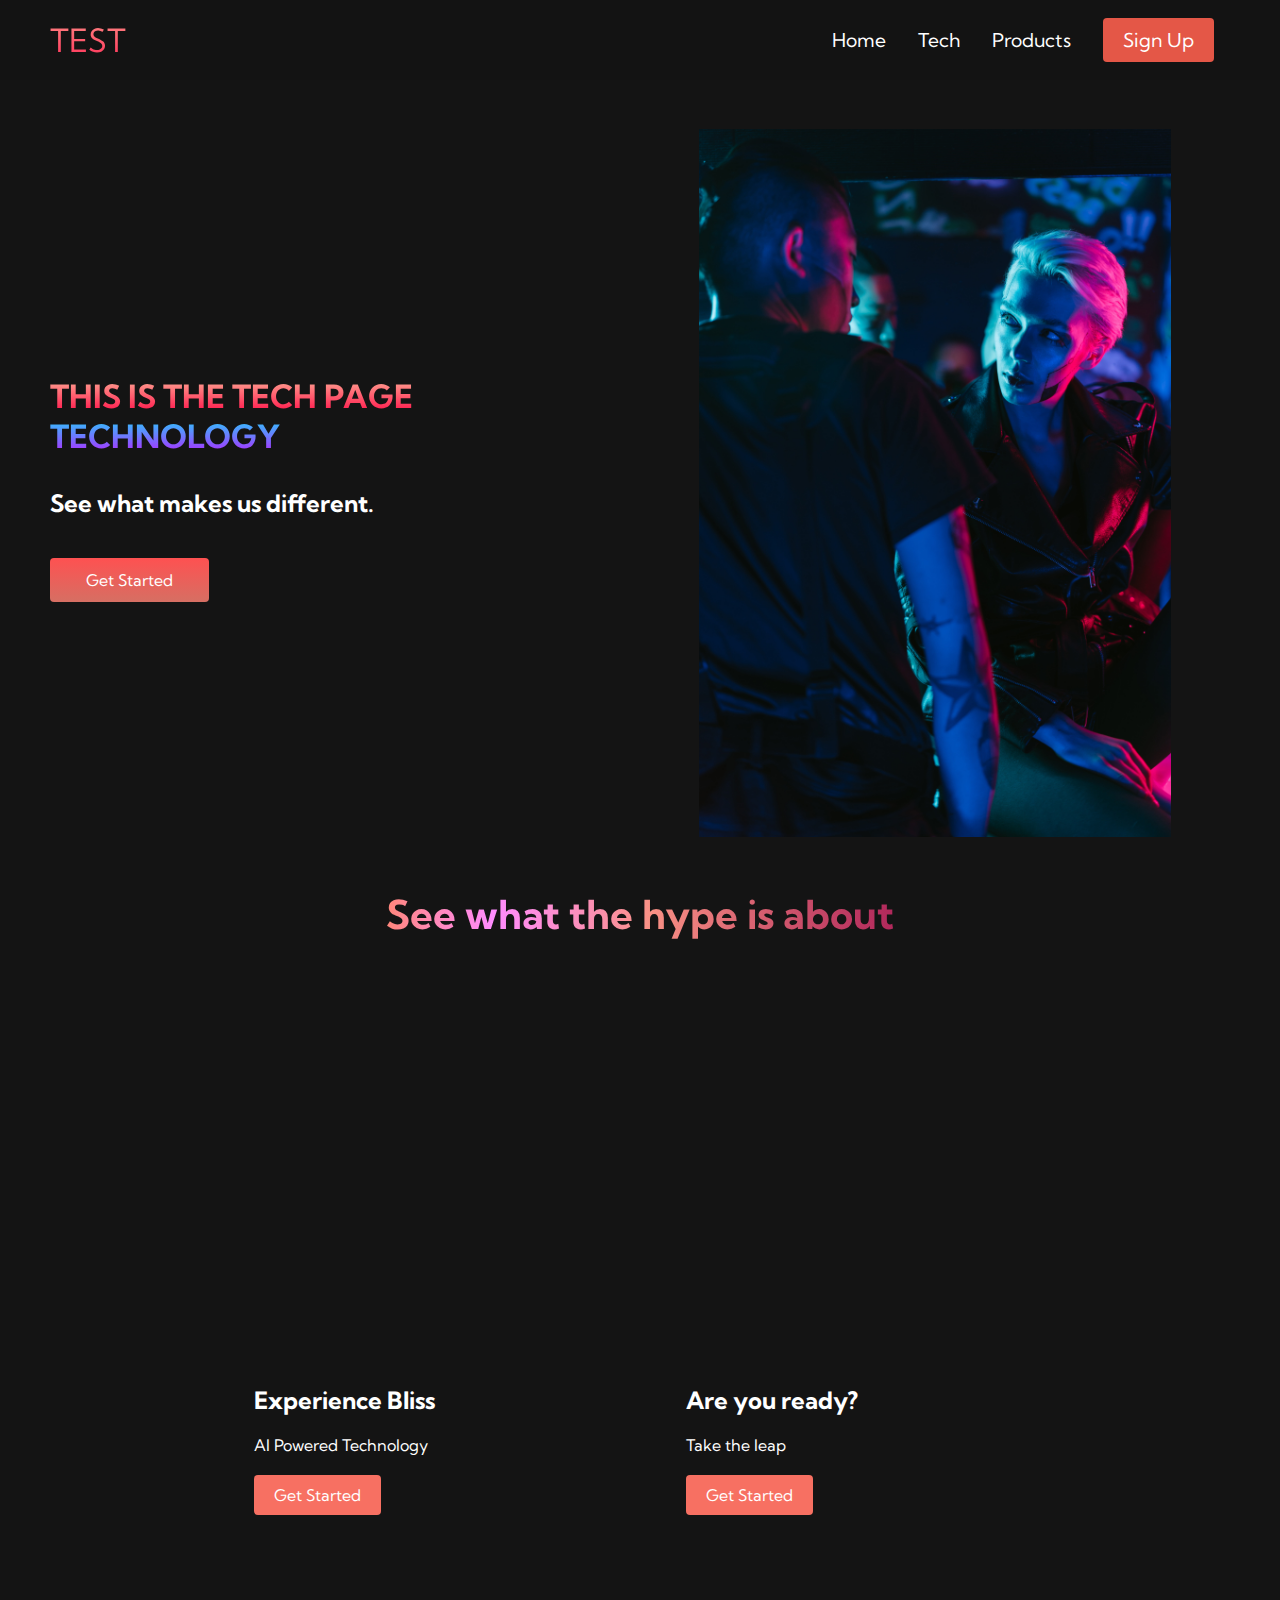
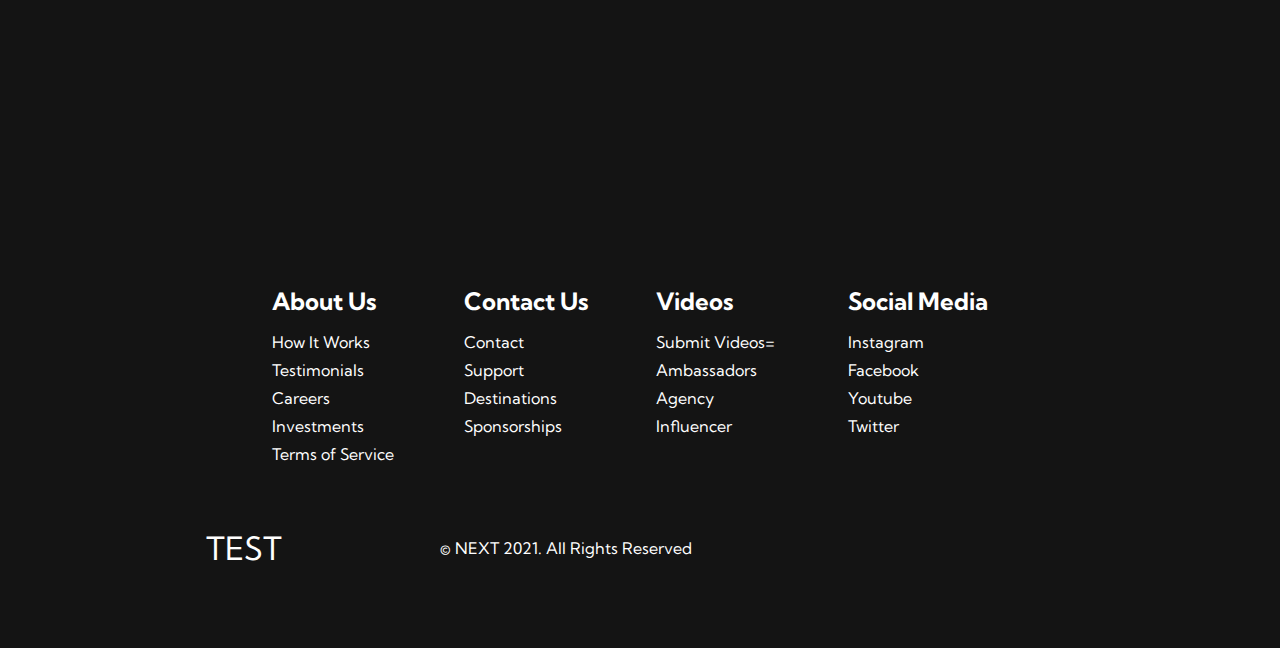
==== tech.html @ 3915789f "Swapping out for test responsive website" ====
<!DOCTYPE html>
<html lang="en">
<head>
    <meta charset="UTF-8">
    <meta http-equiv="X-UA-Compatible" content="IE=edge">
    <meta name="viewport" content="width=device-width, initial-scale=1.0">
    <title>NEXT Website</title>
    <link rel="stylesheet" href="styles.css">
    <link rel="stylesheet" href="https://use.fontawesome.com/releases/v5.15.3/css/all.css" integrity="sha384-SZXxX4whJ79/gErwcOYf+zWLeJdY/qpuqC4cAa9rOGUstPomtqpuNWT9wdPEn2fk" crossorigin="anonymous">
    <link rel="preconnect" href="https://fonts.gstatic.com">
    <link href="https://fonts.googleapis.com/css2?family=Kumbh+Sans:wght@400;700&display=swap" rel="stylesheet">
</head>
<body>
    <nav class="navbar">
        <div class="navbar__container">
            <a href="index.html" id="navbar__logo"><i class="fas fa-gem"></i>TEST</a>
            <div class="navbar__toggle" id="mobile-menu">
                <span class="bar"></span>
                <span class="bar"></span>
                <span class="bar"></span>
            </div>
            <ul class="navbar__menu">
                <li class="navbar__item"><a href="/ResponsiveDesign/" class="navbar__links">Home</a></li>
                <li class="navbar__item"><a href="tech.html" class="navbar__links">Tech</a></li>
                <li class="navbar__item"><a href="/ResponsiveDesign/" class="navbar__links">Products</a></li>
                <li class="navbar__btn"><a href="/ResponsiveDesign/" class="button">Sign Up</a></li>
            </ul>
        </div>
    </nav>

    <div class="main">
        <div class="main__container">
            <div class="main__content">
                <h1>THIS IS THE TECH PAGE</h1>
                <h2>TECHNOLOGY</h2>
                <p>See what makes us different.</p>
                <button class="main__btn"><a href="/ResponsiveDesign/">Get Started</a></button>
            </div>
            <div class="main__img--container">
                <img src="images/pic4.jpg" alt="pic" id="main__img">
            </div>
        </div>
    </div>

    <div class="services">
        <h1>See what the hype is about</h1>
        <div class="services__container">
            <div class="services__card">
                <h2>Experience Bliss</h2>
                <p>AI Powered Technology</p>
                <button>Get Started</button>
            </div>
            <div class="services__card">
                <h2>Are you ready?</h2>
                <p>Take the leap</p>
                <button>Get Started</button>
            </div>
        </div>
    </div>

    <div class="footer__container">
        <div class="footer__links">
            <div class="footer__link--wrapper">
                <div class="footer__link--items">
                    <h2>About Us</h2>
                    <a href="/ResponsiveDesign/">How It Works</a>
                    <a href="/ResponsiveDesign/">Testimonials</a>
                    <a href="/ResponsiveDesign/">Careers</a>
                    <a href="/ResponsiveDesign/">Investments</a>
                    <a href="/ResponsiveDesign/">Terms of Service</a>
                </div>
                <div class="footer__link--items">
                    <h2>Contact Us</h2>
                    <a href="/ResponsiveDesign/">Contact</a>
                    <a href="/ResponsiveDesign/">Support</a>
                    <a href="/ResponsiveDesign/">Destinations</a>
                    <a href="/ResponsiveDesign/">Sponsorships</a>
                </div>
            </div>
            <div class="footer__link--wrapper">
                <div class="footer__link--items">
                    <h2>Videos</h2>
                    <a href="/ResponsiveDesign/">Submit Videos=</a>
                    <a href="/ResponsiveDesign/">Ambassadors</a>
                    <a href="/ResponsiveDesign/">Agency</a>
                    <a href="/ResponsiveDesign/">Influencer</a>
                </div>
                <div class="footer__link--items">
                    <h2>Social Media</h2>
                    <a href="/ResponsiveDesign/">Instagram</a>
                    <a href="/ResponsiveDesign/">Facebook</a>
                    <a href="/ResponsiveDesign/">Youtube</a>
                    <a href="/ResponsiveDesign/">Twitter</a>
                </div>
            </div>
        </div>
        <div class="social__media">
            <div class="social__media--wrap">
                <div class="footer__logo">
                    <a href="/ResponsiveDesign/" id="footer__logo"><i class="fas fa-gem"></i>TEST</a>
                </div>
                <p class="website__rights">© NEXT 2021. All Rights Reserved</p>
                <div class="social__icons">
                    <a href="/ResponsiveDesign/" class="social__icon--link" target="_blank"><i class="fab fa-facebook"></i></a>
                    <a href="/ResponsiveDesign/" class="social__icon--link" target="_blank"><i class="fab fa-instagram"></i></a>
                    <a href="/ResponsiveDesign/" class="social__icon--link" target="_blank"><i class="fab fa-twitter"></i></a>
                    <a href="/ResponsiveDesign/" class="social__icon--link" target="_blank"><i class="fab fa-linkedin"></i></a>
                    <a href="/ResponsiveDesign/" class="social__icon--link" target="_blank"><i class="fab fa-youtube"></i></a>
                </div>
            </div>
        </div>
    </div>

    <script src="app.js"></script>
</body>
</html>
---- styles.css ----
*{
    box-sizing: border-box;
    margin: 0;
    padding: 0;
    font-family: 'Kumbh Sans', sans-serif;
}

.navbar{
    background: #131313;
    height: 80px;
    display: flex;
    justify-content: center;
    align-items: center;
    font-size: 1.2rem;
    position: sticky;
    top: 0;
    z-index: 999;
}

.navbar__container {
    display: flex;
    justify-content: space-between;
    height: 80px;
    z-index: 1;
    width: 100%;
    max-width: 1300px;
    margin: 0 auto;
    padding: 0 50px;
}

#navbar__logo{
    background-color: #ff8177;
    background-image: linear-gradient(to top, #ff0844 0%, #ffb199 100%);
    background-size: 100%;
    -webkit-background-clip: text;
    -moz-background-clip: text;
    -webkit-text-fill-color: transparent;
    -moz-text-fill-color: transparent;
    display: flex;
    align-items: center;
    cursor: pointer;
    text-decoration: none;
    font-size: 2rem;
}


.fa-capsules{
    margin-right: 1.5rem;
    margin-bottom: 0.35rem;
}

.navbar__menu{
    display: flex;
    align-items: center;
    list-style: none;
    text-align: center;
}

.navbar__item{
    height: 80px;
}

.navbar__links{
    color: #fff;
    display: flex;
    align-items: center;
    justify-content: center;
    text-decoration: none;
    padding: 0 1rem;
    height: 100%;
}

.navbar__btn{
    display: flex;
    justify-content: center;
    align-items: center;
    padding: 0 1rem;
    width: 100%;
}

.button{
    display:flex;
    justify-content: center;
    align-items: center;
    text-decoration: none;
    padding: 10px 20px;
    height: 100%;
    width: 100%;
    border:none;
    outline: none;
    border-radius: 4px;
    background: #e45747;
    color: #fff;
}

.button:hover{
    background: #4837ff;
    transition: all 0.3s ease;
}

.navbar__links:hover{
    color: #f77062;
    transition: all 0.3s ease;
}

@media screen and (max-width: 960px){
    .navbar__container{
        display: flex;
        justify-content: space-between;
        height: 80px;
        z-index: 1;
        width: 100%;
        max-width: 1300px;
        padding: 0;
    }

    .navbar__menu{
        display: grid;
        grid-template-columns: auto;
        margin: 0;
        width: 100%;
        position: absolute;
        top: -1000px;
        opacity: 0;
        transition: all 0.5s ease;
        height: 50vh;
        z-index: -1;
    }

    .navbar__menu.active{
        background: #131313;
        top: 100%;
        opacity: 1;
        transition: all 0.5s ease;
        z-index: 99;
        height: 50vh;
        font-size: 1.6rem;
    }

    #navbar__logo{
        padding-left: 25px;
    }

    .navbar__toggle .bar{
        width: 25px;
        height: 3px;
        margin: 5px auto;
        transition: all 0.3s ease-in-out;
        background: #fff;
    }

    .navbar__item{
        width: 100%;
    }

    .navbar__links {
        text-align: center;
        padding: 2rem;
        width: 100%;
        display: table;
    }

    #mobile-menu{
        position: absolute;
        top: 20%;
        right: 5%;
        transform: translate(5%, 20%);
    }

    .navbar__btn{
        padding-bottom: 2rem;
    }

    .button{
        display: flex;
        justify-content: center;
        align-items: center;
        width: 80%;
        height: 80px;
        margin: 0;
    }

    .navbar__toggle .bar{
        display: block;
        cursor: pointer;
    }

    #mobile-menu.is-active .bar:nth-child(2){
        opacity: 0;
    }

    #mobile-menu.is-active .bar:nth-child(1){
        transform: translateY(8px) rotate(45deg);
    }

    #mobile-menu.is-active .bar:nth-child(3){
        transform: translateY(-8px) rotate(-45deg);
    }
}

/* HERO SECTION */

.main{
    background-color: #141414;
}

.main__container{
    display: grid;
    grid-template-columns: 1fr 1fr;
    align-items: center;
    justify-self: center;
    margin: 0 auto;
    height: 90vh;
    background-color: #141414;
    z-index: 1;
    width: 100%;
    max-width: 1300px;
    padding: 0 50px;
}

.main__content h1{
    font-size: 4rem;
    background-color: #ff8177;
    background-image: linear-gradient(to top, #ff0844 0%, #ffb199 100%);
    background-size: 100%;
    -webkit-background-clip: text;
    -moz-background-clip: text;
    -webkit-text-fill-color: transparent;
    -moz-text-fill-color: transparent;
}

.main__content h2{
    font-size: 4rem;
    background-color: #ff8177;
    background-image: linear-gradient(to top, #b721ff 0%, #21d4fd 100%);
    background-size: 100%;
    -webkit-background-clip: text;
    -moz-background-clip: text;
    -webkit-text-fill-color: transparent;
    -moz-text-fill-color: transparent;
}

.main__content p{
    margin-top: 1rem;
    font-size: 2rem;
    font-weight: 700;
    color: #fff;
}

.main__btn {
    font-size: 1rem;
    background-image: linear-gradient(to top, #d66f63 0%, #fe5151 100%);
    padding: 14px 32px;
    border: none;
    border-radius: 4px;
    color: #fff;
    margin-top: 2rem;
    cursor: pointer;
    position: relative;
    transition: all 0.35s;
    outline: none;
}

.main__btn a{
    position: relative;
    z-index: 2;
    color: #fff;
    text-decoration: none;
}

.main__btn:after{
    position: absolute;
    content: '';
    top: 0;
    left: 0;
    width: 0;
    height: 100%;
    background: #4837ff;
    transition: all 0.35s;
    border-radius: 4px;
}

.main__btn:hover{
    color: #fff;
}

.main__btn:hover:after{
    width: 100%;
}

.main__img--container{
    text-align: center;
}

#main__img{
    height: 80%;
    width: 80%;
}

@media screen and (max-width: 768px) {
    .main__container{
        display:grid;
        grid-template-columns: auto;
        align-items: center;
        justify-self: center;
        width: 100%;
        margin: 0 auto;
        height: 90vh;
    }

    .main__content {
        text-align: center;
        margin-bottom: 4rem;
    }

    .main__content h1{
        font-size: 2.5rem;
        margin-top: 2rem;
    }

    .main__content h2{
        font-size: 3rem;
    }

    .main__content p{
        margin-top: 1rem;
        font-size: 1.5rem;
    }
}

@media screen and (max-width: 4080px){
    .main__content h1{
        font-size: 2rem;
        margin-top: 3rem;
    }

    .main__content h2{
        font-size: 2rem;
    }

    .main__content p{
        margin-top: 2rem;
        font-size: 1.5rem;
    }

    .main__btn {
        padding: 12px 36px;
        margin: 2.5rem 0;
    }
}


/* SERVICES SECTION */


.services{
    background: #141414;
    display: flex;
    flex-direction: column;
    align-items: center;
    height: 100vh;
}

.services h1{
    background-color: #ff8177;
    background-image: linear-gradient(to right, #ff8177 0%, #ff867a 0%, #ff8cff 21%, #f99185 52%, #cf556c 78%, #b1285b 100%);
    background-size: 100%;
    margin-bottom: 5rem;
    font-size: 2.5rem;
    -webkit-background-clip: text;
    -moz-background-clip: text;
    -webkit-text-fill-color: transparent;
    -moz-text-fill-color: transparent;
}

.services__container {
    display: flex;
    justify-content: center;
    flex-wrap: wrap;
}

.services__card {
    margin: 1rem;
    height: 525px;
    width: 400px;
    border-radius: 4px;
    background-image: url('/HTMLCSSPRACTICE/images/pic2.jpg');
    background-size: cover;
    position: relative;
    color: #fff;
}

.services__card:nth-child(2){
    margin: 1rem;
    height: 525px;
    width: 400px;
    border-radius: 4px;
    background-image: url('/HTMLCSSPRACTICE/images/pic3.jpg');
    background-size: cover;
    position: relative;
    color: #fff;
}

.services h2{
    position: absolute;
    top: 350px;
    left: 30px;
}

.services__card p{
    position: absolute;
    top: 400px;
    left: 30px;
}

.services__card button{
    color: #fff;
    padding: 10px 20px;
    border: none;
    outline: none;
    border-radius: 4px;
    background: #f77062;
    position: absolute;
    top: 440px;
    left:30px;
    font-size: 1rem;
    cursor: pointer;
    z-index: 2;
}

.services__card:hover{
    transform: scale(1.075);
    transition: 0.2s ease-in;
    cursor: pointer;
}

@media  screen and (max-width: 960px) {
    .services{
        height: 1600px;
    }

    .services h1{
        font-size: 2rem;
        margin-top: 12rem;
    }
}

@media  screen and (max-width: 480x) {
    .services{
        height: 1400px;
    }

    .services h1{
        font-size: 1.2rem;
    }

    .services__card{
        width: 300px;
    }
}


/* FOOTER SECTION */

.footer__container{
    background-color: #141414;
    padding: 5rem 0;
    display: flex;
    flex-direction: column;
    justify-content: center;
    align-items: center;
}

#footer__logo{
    color: #fff;
    display: flex;
    align-items: center;
    cursor: pointer;
    text-decoration: none;
    font-size: 2rem;
}

#footer__logo i{
    padding-left: 1rem;
}

.footer__links{
    width: 100%;
    max-width: 1000px;
    display:flex;
    justify-content: center;
}

.footer__link--wrapper{
    display:flex;
}

.footer__link--items{
    display:flex;
    flex-direction: column;
    align-items: flex-start;
    margin: 16px;
    text-align: left;
    width: 160px;
    box-sizing: border-box;
}

.footer__link--items h2{
    margin-bottom: 16px;
}

.footer__link--items > h2{
    color: #fff;
}

.footer__link--items a {
    color: #fff;
    text-decoration: none;
    margin-bottom: 0.5rem;
}

.footer__link--items a:hover{
    color: #e9e9e9;
    transition: 0.3s ease-out;
}

/* SOCIAL ICONS */

.social__icon--link{
    color: #fff;
    font-size: 24px;
}

.social__media {
    max-width: 1000px;
    width: 100%;
}

.social__media--wrap {
    display:flex;
    justify-content: space-between;
    align-items: center;
    width: 90%;
    max-width: 1000px;
    margin: 40px auto 0 auto;
}

.social__icons {
    display: flex;
    justify-content: space-between;
    align-items: center;
    width: 240px;
}

.social__logo {
    color: #fff;
    justify-self: flex-start;
    margin-left: 20px;
    cursor: pointer;
    text-decoration: none;
    font-size: 2rem;
    display: flex;
    align-items: center;
    margin-bottom: 16px;
}

.website__rights{
    color: #fff
}

@media screen and (max-width: 820px){
    .footer__links{
        padding-top: 2rem;
    }
    #footer__logo{
        margin-bottom: 2rem;
    }
    .website__rights{
        margin-bottom: 2rem;
    }
    .footer__link--wrapper{
        flex-direction: column;
    }
    .social__media--wrap{
        flex-direction: column;
    }

}

@media screen and (max-width: 480px){
    .footer__link--items{
        margin: 0;
        padding: 10px;
        width: 100%;
    }
}
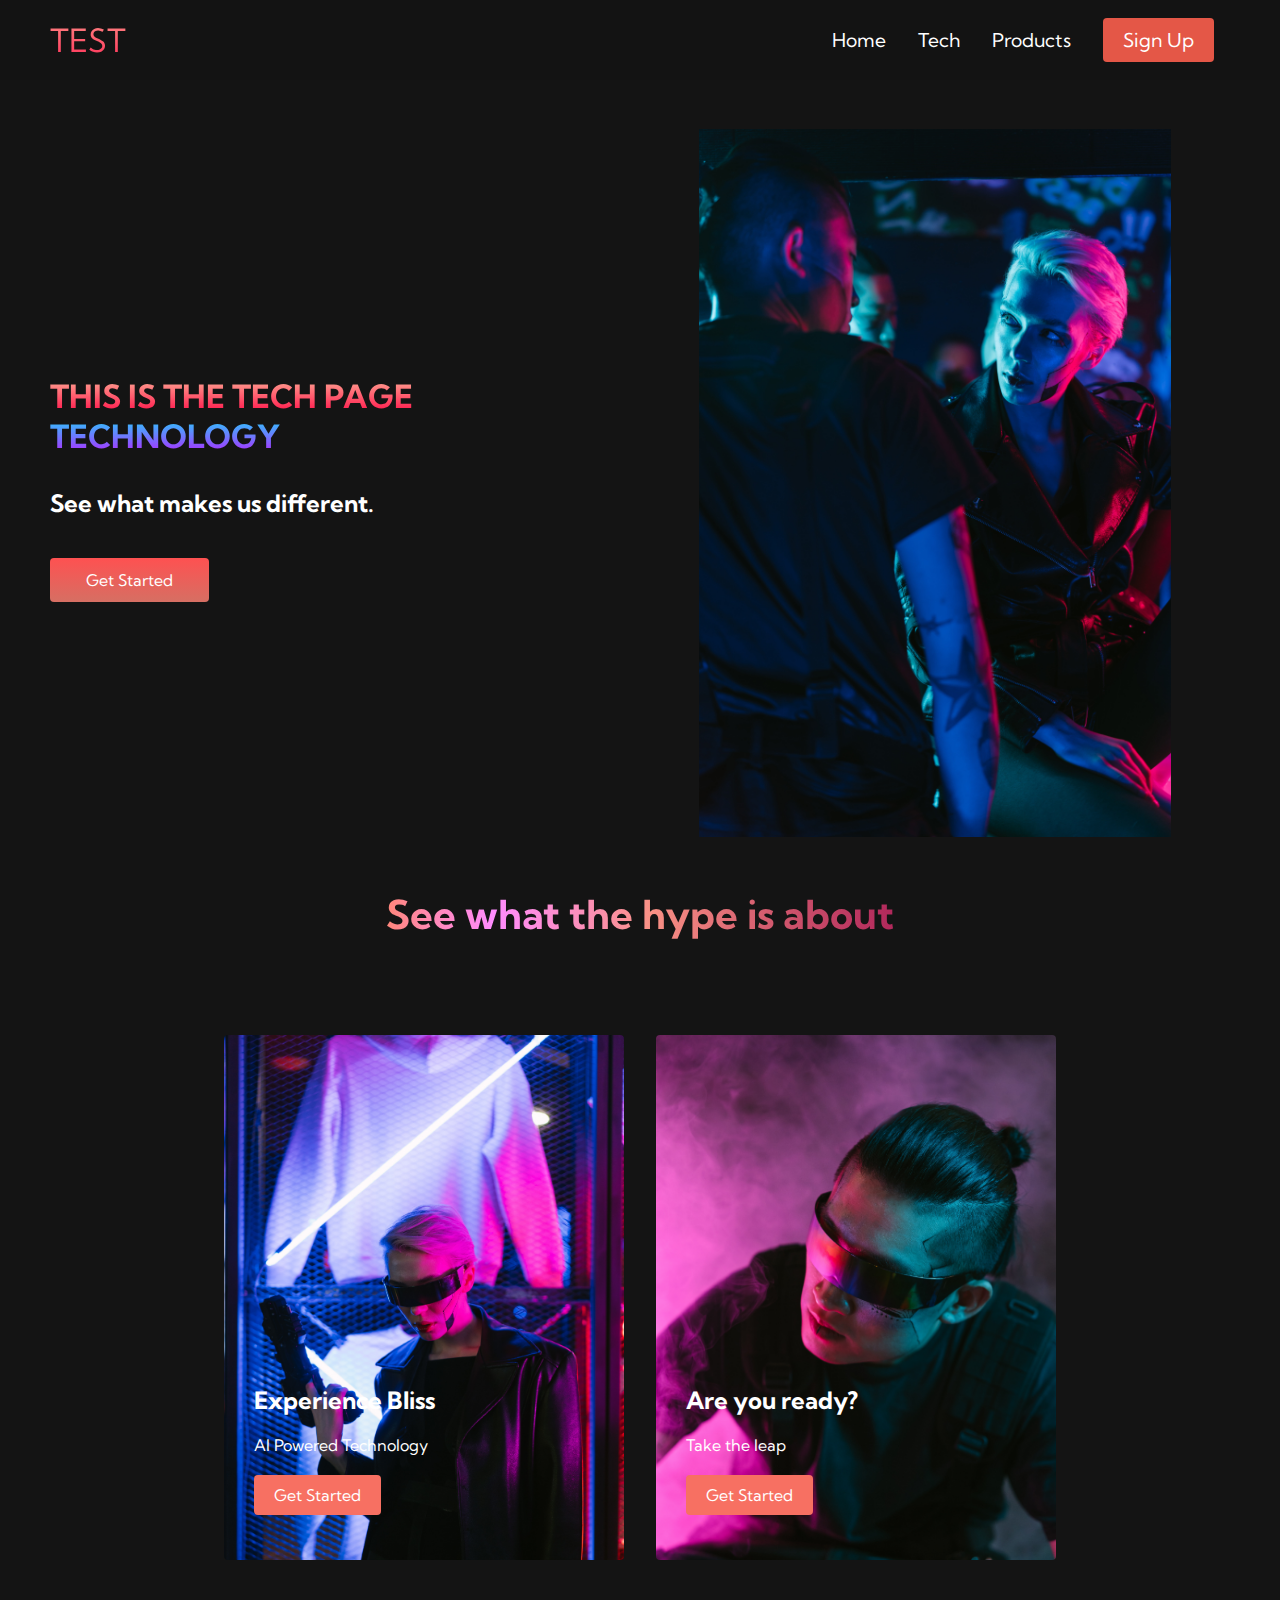
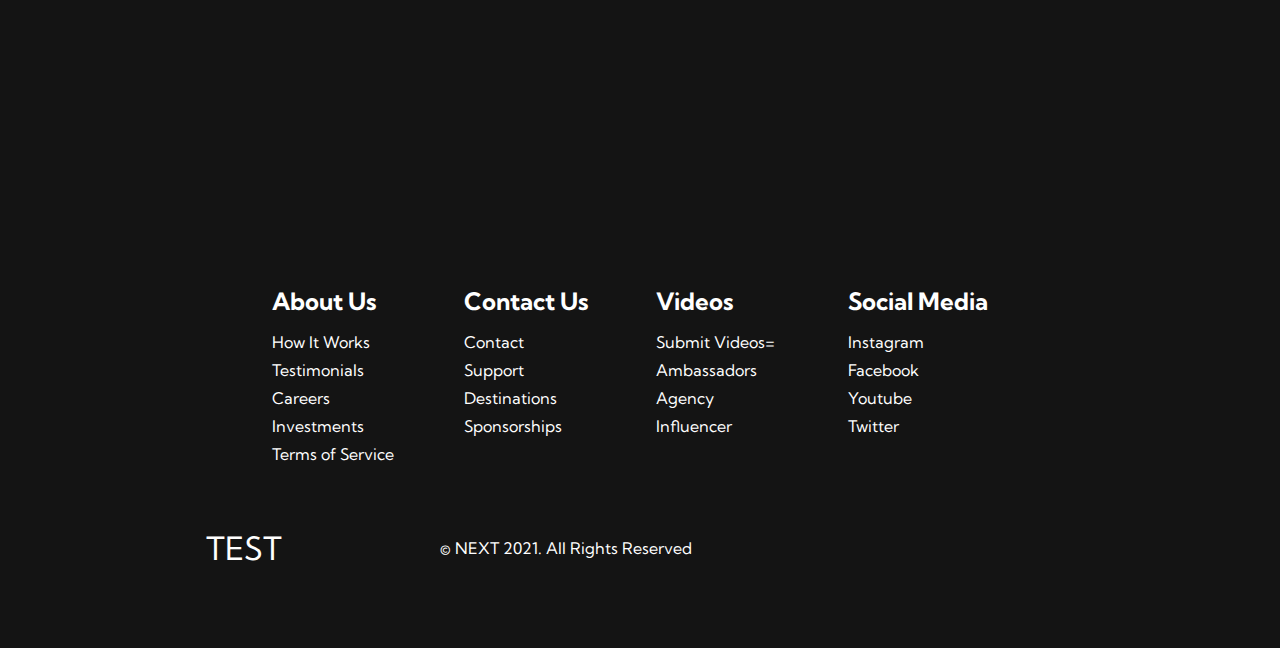
==== commit abe0a059: "updating tech paths" ====
--- a/tech.html
+++ b/tech.html
@@ -20,10 +20,10 @@
                 <span class="bar"></span>
             </div>
             <ul class="navbar__menu">
-                <li class="navbar__item"><a href="/ResponsiveDesign/" class="navbar__links">Home</a></li>
+                <li class="navbar__item"><a href="/" class="navbar__links">Home</a></li>
                 <li class="navbar__item"><a href="tech.html" class="navbar__links">Tech</a></li>
-                <li class="navbar__item"><a href="/ResponsiveDesign/" class="navbar__links">Products</a></li>
-                <li class="navbar__btn"><a href="/ResponsiveDesign/" class="button">Sign Up</a></li>
+                <li class="navbar__item"><a href="/" class="navbar__links">Products</a></li>
+                <li class="navbar__btn"><a href="/" class="button">Sign Up</a></li>
             </ul>
         </div>
     </nav>
@@ -34,7 +34,7 @@
                 <h1>THIS IS THE TECH PAGE</h1>
                 <h2>TECHNOLOGY</h2>
                 <p>See what makes us different.</p>
-                <button class="main__btn"><a href="/ResponsiveDesign/">Get Started</a></button>
+                <button class="main__btn"><a href="/">Get Started</a></button>
             </div>
             <div class="main__img--container">
                 <img src="images/pic4.jpg" alt="pic" id="main__img">
@@ -63,49 +63,49 @@
             <div class="footer__link--wrapper">
                 <div class="footer__link--items">
                     <h2>About Us</h2>
-                    <a href="/ResponsiveDesign/">How It Works</a>
-                    <a href="/ResponsiveDesign/">Testimonials</a>
-                    <a href="/ResponsiveDesign/">Careers</a>
-                    <a href="/ResponsiveDesign/">Investments</a>
-                    <a href="/ResponsiveDesign/">Terms of Service</a>
+                    <a href="/">How It Works</a>
+                    <a href="/">Testimonials</a>
+                    <a href="/">Careers</a>
+                    <a href="/">Investments</a>
+                    <a href="/">Terms of Service</a>
                 </div>
                 <div class="footer__link--items">
                     <h2>Contact Us</h2>
-                    <a href="/ResponsiveDesign/">Contact</a>
-                    <a href="/ResponsiveDesign/">Support</a>
-                    <a href="/ResponsiveDesign/">Destinations</a>
-                    <a href="/ResponsiveDesign/">Sponsorships</a>
+                    <a href="/">Contact</a>
+                    <a href="/">Support</a>
+                    <a href="/">Destinations</a>
+                    <a href="/">Sponsorships</a>
                 </div>
             </div>
             <div class="footer__link--wrapper">
                 <div class="footer__link--items">
                     <h2>Videos</h2>
-                    <a href="/ResponsiveDesign/">Submit Videos=</a>
-                    <a href="/ResponsiveDesign/">Ambassadors</a>
-                    <a href="/ResponsiveDesign/">Agency</a>
-                    <a href="/ResponsiveDesign/">Influencer</a>
+                    <a href="/">Submit Videos=</a>
+                    <a href="/">Ambassadors</a>
+                    <a href="/">Agency</a>
+                    <a href="/">Influencer</a>
                 </div>
                 <div class="footer__link--items">
                     <h2>Social Media</h2>
-                    <a href="/ResponsiveDesign/">Instagram</a>
-                    <a href="/ResponsiveDesign/">Facebook</a>
-                    <a href="/ResponsiveDesign/">Youtube</a>
-                    <a href="/ResponsiveDesign/">Twitter</a>
+                    <a href="/">Instagram</a>
+                    <a href="/">Facebook</a>
+                    <a href="/">Youtube</a>
+                    <a href="/">Twitter</a>
                 </div>
             </div>
         </div>
         <div class="social__media">
             <div class="social__media--wrap">
                 <div class="footer__logo">
-                    <a href="/ResponsiveDesign/" id="footer__logo"><i class="fas fa-gem"></i>TEST</a>
+                    <a href="/" id="footer__logo"><i class="fas fa-gem"></i>TEST</a>
                 </div>
                 <p class="website__rights">© NEXT 2021. All Rights Reserved</p>
                 <div class="social__icons">
-                    <a href="/ResponsiveDesign/" class="social__icon--link" target="_blank"><i class="fab fa-facebook"></i></a>
-                    <a href="/ResponsiveDesign/" class="social__icon--link" target="_blank"><i class="fab fa-instagram"></i></a>
-                    <a href="/ResponsiveDesign/" class="social__icon--link" target="_blank"><i class="fab fa-twitter"></i></a>
-                    <a href="/ResponsiveDesign/" class="social__icon--link" target="_blank"><i class="fab fa-linkedin"></i></a>
-                    <a href="/ResponsiveDesign/" class="social__icon--link" target="_blank"><i class="fab fa-youtube"></i></a>
+                    <a href="/" class="social__icon--link" target="_blank"><i class="fab fa-facebook"></i></a>
+                    <a href="/" class="social__icon--link" target="_blank"><i class="fab fa-instagram"></i></a>
+                    <a href="/" class="social__icon--link" target="_blank"><i class="fab fa-twitter"></i></a>
+                    <a href="/" class="social__icon--link" target="_blank"><i class="fab fa-linkedin"></i></a>
+                    <a href="/" class="social__icon--link" target="_blank"><i class="fab fa-youtube"></i></a>
                 </div>
             </div>
         </div>
--- a/styles.css
+++ b/styles.css
@@ -384,7 +384,7 @@
     height: 525px;
     width: 400px;
     border-radius: 4px;
-    background-image: url('/HTMLCSSPRACTICE/images/pic2.jpg');
+    background-image: url('/images/pic2.jpg');
     background-size: cover;
     position: relative;
     color: #fff;
@@ -395,7 +395,7 @@
     height: 525px;
     width: 400px;
     border-radius: 4px;
-    background-image: url('/HTMLCSSPRACTICE/images/pic3.jpg');
+    background-image: url('/images/pic3.jpg');
     background-size: cover;
     position: relative;
     color: #fff;
@@ -593,4 +593,4 @@
         padding: 10px;
         width: 100%;
     }
-}+}
